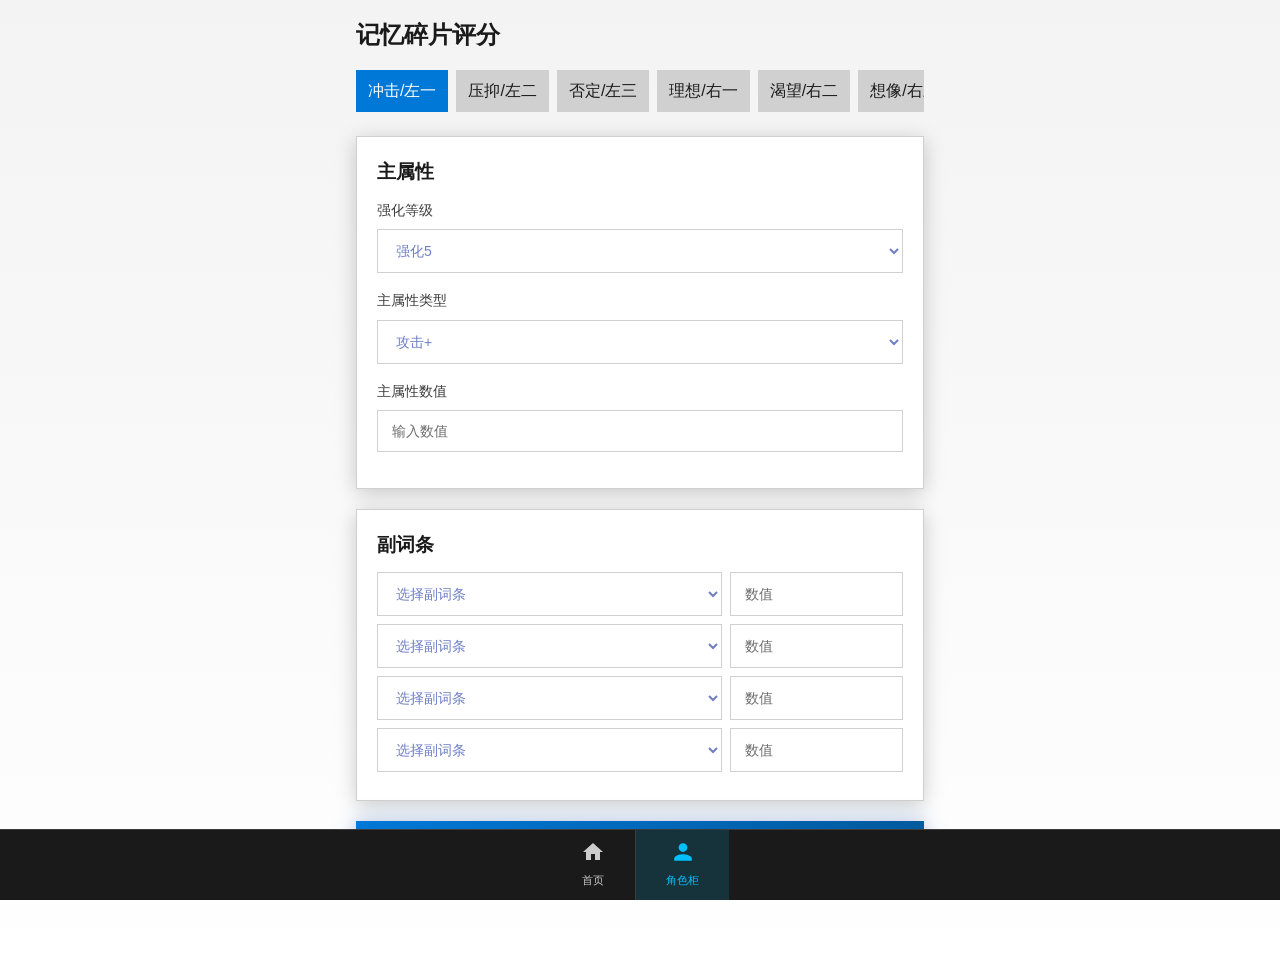
==== 记忆碎片计算器/calculator.html @ e8195c3e "Add files via upload" ====
<!DOCTYPE html>
<html lang="zh-CN">
<head>
    <meta charset="UTF-8">
    <meta name="viewport" content="width=device-width, initial-scale=1.0">
    <title>碎片评分计算器 - 卡厄斯工坊</title>
    <link rel="stylesheet" href="css/style.css">
    <link rel="stylesheet" href="css/calculator.css">
</head>
<body>
    <div class="calculator-container">
        <h1 style="font-size: 24px; margin-bottom: 16px;">记忆碎片评分</h1>
        
        <!-- 角色信息 -->
        <div class="card" id="charInfoCard" style="display: none;">
            <div style="display: flex; gap: 12px; align-items: center;">
                <img id="calcCharImage" src="" alt="" style="width: 40px; height: 40px; border-radius: 0;">
                <div>
                    <div id="calcCharName" style="font-size: 16px;"></div>
                    <div id="calcCharDesc" style="font-size: 12px; color: var(--text-secondary);"></div>
                </div>
            </div>
        </div>

        <!-- 部位选择 -->
        <div class="part-tabs">
            <div class="part-tab active" data-part="impact">冲击/左一</div>
            <div class="part-tab" data-part="suppress">压抑/左二</div>
            <div class="part-tab" data-part="deny">否定/左三</div>
            <div class="part-tab" data-part="ideal">理想/右一</div>
            <div class="part-tab" data-part="desire">渴望/右二</div>
            <div class="part-tab" data-part="imagine">想像/右三</div>
        </div>

        <!-- 主属性输入 -->
        <div class="card">
            <h3 style="margin-bottom: 12px;">主属性</h3>
            <div class="input-group">
                <label>强化等级</label>
                <select id="levelSelect">
                    <option value="0">强化0</option>
                    <option value="1">强化1</option>
                    <option value="2">强化2</option>
                    <option value="3">强化3</option>
                    <option value="4">强化4</option>
                    <option value="5" selected>强化5</option>
                </select>
            </div>
            <div class="input-group">
                <label>主属性类型</label>
                <select id="mainAttrSelect"></select>
            </div>
            <div class="input-group">
                <label>主属性数值</label>
                <input type="number" id="mainAttrValue" placeholder="输入数值">
            </div>
        </div>

        <!-- 副词条输入 -->
        <div class="card">
            <h3 style="margin-bottom: 12px;">副词条</h3>
            <div class="attr-inputs">
                <select id="subAttr1Type">
                    <option value="">选择副词条1</option>
                </select>
                <input type="number" id="subAttr1Value" placeholder="数值">
            </div>
            <div class="attr-inputs">
                <select id="subAttr2Type">
                    <option value="">选择副词条2</option>
                </select>
                <input type="number" id="subAttr2Value" placeholder="数值">
            </div>
            <div class="attr-inputs">
                <select id="subAttr3Type">
                    <option value="">选择副词条3</option>
                </select>
                <input type="number" id="subAttr3Value" placeholder="数值">
            </div>
            <div class="attr-inputs">
                <select id="subAttr4Type">
                    <option value="">选择副词条4（强化+1）</option>
                </select>
                <input type="number" id="subAttr4Value" placeholder="数值">
            </div>
        </div>

        <!-- 操作按钮 -->
        <div style="display: flex; gap: 10px; margin-top: 16px;">
            <button class="btn" style="flex: 1;" onclick="calculateScore()">计算并保存</button>
        </div>

        <!-- 评分结果 -->
        <div class="result-display" id="resultDisplay" style="display: none;">
            <div class="score-value" id="scoreValue">0</div>
            <div id="scoreRank" style="margin-top: 8px; color: var(--text-secondary);">--</div>
            <div class="progress-bar">
                <div class="progress-fill" id="progressFill" style="width: 0%"></div>
            </div>
            <div style="display: flex; justify-content: space-around; margin-top: 16px;">
                <div>
                    <div style="font-size: 20px; font-weight: bold; color: var(--accent);" id="graduationRate">0%</div>
                    <div style="font-size: 12px; color: var(--text-secondary);">毕业率</div>
                </div>
                <div>
                    <div style="font-size: 20px; font-weight: bold; color: var(--accent);" id="totalPoints">0</div>
                    <div style="font-size: 12px; color: var(--text-secondary);">总点数</div>
                </div>
            </div>
        </div>
    </div>

    <nav class="nav-bar">
        <a href="index.html" class="nav-item" data-page="index">
            <svg viewBox="0 0 24 24" fill="currentColor"><path d="M10 20v-6h4v6h5v-8h3L12 3 2 12h3v8z"/></svg>
            <span>首页</span>
        </a>
        <a href="characters.html" class="nav-item active" data-page="characters">
            <svg viewBox="0 0 24 24" fill="currentColor"><path d="M12 12c2.21 0 4-1.79 4-4s-1.79-4-4-4-4 1.79-4 4 1.79 4 4 4zm0 2c-2.67 0-8 1.34-8 4v2h16v-2c0-2.66-5.33-4-8-4z"/></svg>
            <span>角色柜</span>
        </a>
    </nav>

    <script src="js/data.js"></script>
    <script src="js/common.js"></script>
    <script src="js/calculator.js"></script>
</body>
</html>
---- 记忆碎片计算器/css/style.css ----
:root {
    --bg-dark: #f3f3f3;
    --bg-card: #ffffff;
    --bg-card-hover: #f0f0f0;
    --border-color: #d0d0d0;
    --accent: #0078d7;
    --accent-light: #1a8ad6;
    --accent-dark: #005a9e;
    --accent-gradient: linear-gradient(90deg, #0078d7 0%, #005a9e 100%);
    --accent-gradient-soft: linear-gradient(90deg, #0078d7 0%, #005a9e 100%);
    --text-primary: #1a1a1a;
    --text-secondary: #3c3c3c;
    --text-muted: #6d6d6d;
    --success: #00b894;
    --warning: #fdcb6e;
    --danger: #ff6b6b;
    --bg-gradient: linear-gradient(180deg, #f3f3f3 0%, #ffffff 100%);
    --glow-color: rgba(0, 120, 215, 0.3);
    --sparkle-color: rgba(0, 0, 0, 0.1);
}

* {
    margin: 0;
    padding: 0;
    box-sizing: border-box;
    font-family: "PingFang SC", "Microsoft YaHei", -apple-system, BlinkMacSystemFont, sans-serif;
}

body {
    background: var(--bg-gradient);
    color: var(--text-primary);
    min-height: 100vh;
    padding-bottom: 80px;
    line-height: 1.6;
}

/* 底部导航 */
.nav-bar {
    position: fixed;
    bottom: 0;
    left: 0;
    right: 0;
    display: flex;
    justify-content: center;
    gap: 0;
    padding: 0;
    background: #1a1a1a;
    border-top: 1px solid #3c3c3c;
    z-index: 999;
}

.nav-item {
    display: flex;
    flex-direction: column;
    align-items: center;
    gap: 4px;
    padding: 10px 30px;
    color: #cccccc;
    text-decoration: none;
    font-size: 11px;
    transition: all 0.2s ease;
    border-right: 1px solid #3c3c3c;
}

.nav-item:last-child {
    border-right: none;
}

.nav-item:hover {
    color: #00bfff;
    background: rgba(0, 191, 255, 0.1);
}

.nav-item.active {
    color: #00bfff;
    background: rgba(0, 191, 255, 0.15);
}

.nav-item svg {
    width: 24px;
    height: 24px;
    margin-bottom: 4px;
    transition: transform 0.3s ease;
}

.nav-item.active svg {
    transform: scale(1.1);
}

/* 通用组件 */
.container {
    padding: 20px;
    max-width: 600px;
    margin: 0 auto;
}

.card {
    background: var(--bg-card);
    backdrop-filter: blur(10px);
    border-radius: 0;
    padding: 20px;
    margin-bottom: 20px;
    border: 1px solid var(--border-color);
    box-shadow: 0 4px 20px rgba(0, 0, 0, 0.2);
    transition: all 0.3s ease;
}

.card:hover {
    border-color: rgba(233, 69, 96, 0.3);
    box-shadow: 0 6px 30px rgba(233, 69, 96, 0.1);
}

.btn {
    padding: 12px 24px;
    background: var(--accent-gradient-soft);
    color: white;
    border: none;
    border-radius: 0;
    cursor: pointer;
    font-size: 15px;
    font-weight: 600;
    transition: all 0.3s ease;
    box-shadow: 0 0 25px var(--glow-color), 0 4px 15px rgba(255, 107, 157, 0.3);
    position: relative;
    overflow: hidden;
}

.btn::before {
    content: '';
    position: absolute;
    top: 0;
    left: -100%;
    width: 100%;
    height: 100%;
    background: linear-gradient(90deg, transparent, rgba(255, 255, 255, 0.3), transparent);
    transition: left 0.6s ease;
}

.btn:hover::before {
    left: 100%;
}

.btn:hover {
    transform: translateY(-3px) scale(1.02);
    box-shadow: 0 0 40px var(--glow-color), 0 10px 30px rgba(255, 107, 157, 0.4);
}

.btn:active {
    transform: translateY(-1px) scale(0.98);
}

.btn-secondary {
    background: rgba(255, 107, 157, 0.08);
    border: 2px solid rgba(255, 107, 157, 0.3);
    box-shadow: none;
    color: var(--accent-light);
    border-radius: 0;
}

.btn-secondary:hover {
    border-color: var(--accent);
    background: rgba(255, 107, 157, 0.15);
    box-shadow: 0 0 25px var(--glow-color);
    color: var(--accent);
}

.input-group {
    margin-bottom: 16px;
}

.input-group label {
    display: block;
    font-size: 14px;
    color: var(--text-secondary);
    margin-bottom: 8px;
    font-weight: 500;
}

input, select {
    width: 100%;
    padding: 12px 14px;
    background: #ffffff;
    border: 1px solid var(--border-color);
    border-radius: 0;
    color: #2e47abb1;
    font-size: 14px;
    transition: all 0.3s ease;
}

input:focus, select:focus {
    outline: none;
    border-color: var(--accent);
    box-shadow: 0 0 0 3px var(--glow-color), 0 0 25px rgba(255, 107, 157, 0.2);
}

input::placeholder {
    color: var(--text-muted);
}

/* 角色卡片 */
.character-grid {
    display: grid;
    grid-template-columns: repeat(3, 1fr);
    gap: 16px;
    margin-top: 20px;
}

.character-card {
    background: var(--bg-card);
    border-radius: 0;
    overflow: hidden;
    text-align: center;
    cursor: pointer;
    transition: all 0.35s ease;
    border: 1px solid var(--border-color);
    box-shadow: 0 4px 15px rgba(0, 0, 0, 0.2);
}

.character-card:hover {
    transform: translateY(-8px) scale(1.03);
    border-color: var(--accent);
    box-shadow: 0 15px 40px rgba(255, 107, 157, 0.3);
}

.character-card img {
    width: 100%;
    aspect-ratio: 1/1;
    object-fit: cover;
    transition: transform 0.3s ease;
}

.character-card:hover img {
    transform: scale(1.05);
}

.character-card .name {
    padding: 10px 8px 4px;
    font-size: 14px;
    font-weight: 600;
}

.character-card .chain {
    font-size: 11px;
    color: var(--text-secondary);
    padding-bottom: 10px;
}

/* 新建角色弹窗 */
.modal {
    position: fixed;
    top: 0;
    left: 0;
    right: 0;
    bottom: 0;
    background: rgba(0, 0, 0, 0.7);
    backdrop-filter: blur(8px);
    display: flex;
    align-items: center;
    justify-content: center;
    z-index: 1000;
    display: none;
    animation: fadeIn 0.2s ease;
}

@keyframes fadeIn {
    from { opacity: 0; }
    to { opacity: 1; }
}

.modal-content {
    background: var(--bg-card);
    backdrop-filter: blur(20px);
    border-radius: 0;
    padding: 28px;
    width: 90%;
    max-width: 420px;
    border: 1px solid var(--border-color);
    box-shadow: 0 20px 60px rgba(0, 0, 0, 0.4);
    animation: slideUp 0.3s ease;
}

@keyframes slideUp {
    from { 
        opacity: 0;
        transform: translateY(20px);
    }
    to { 
        opacity: 1;
        transform: translateY(0);
    }
}

.modal-header {
    display: flex;
    justify-content: space-between;
    align-items: center;
    margin-bottom: 24px;
}

.modal-header h2 {
    font-size: 20px;
    font-weight: 600;
}

.close-btn {
    cursor: pointer;
    font-size: 24px;
    color: var(--text-secondary);
    width: 32px;
    height: 32px;
    display: flex;
    align-items: center;
    justify-content: center;
    border-radius: 0;
    transition: all 0.2s ease;
}

.close-btn:hover {
    color: var(--text-primary);
    background: rgba(255, 255, 255, 0.1);
}
---- 记忆碎片计算器/css/calculator.css ----
.calculator-container {
    padding: 16px;
    max-width: 600px;
    margin: 0 auto;
}

.result-display {
    text-align: center;
    padding: 20px;
    background: var(--bg-card);
    border-radius: 0;
    margin-top: 20px;
    border: 1px solid var(--border-color);
}

.score-value {
    font-size: 48px;
    font-weight: bold;
    color: var(--success);
}

.progress-bar {
    width: 100%;
    height: 8px;
    background: var(--border-color);
    border-radius: 0;
    margin-top: 10px;
    overflow: hidden;
}

.progress-fill {
    height: 100%;
    background: linear-gradient(90deg, #e63946, #f1faee, #457b9d);
    transition: width 0.5s ease;
}

/* 碎片部位选择 */
.part-tabs {
    display: flex;
    gap: 8px;
    overflow-x: auto;
    margin-bottom: 16px;
    padding-bottom: 8px;
}

.part-tab {
    padding: 8px 12px;
    background-color: var(--border-color);
    border-radius: 0;
    white-space: nowrap;
    cursor: pointer;
}

.part-tab.active {
    background-color: var(--accent);
    color: white;
}

/* 词条输入区 */
.attr-inputs {
    display: grid;
    grid-template-columns: 2fr 1fr;
    gap: 8px;
    margin-bottom: 8px;
}
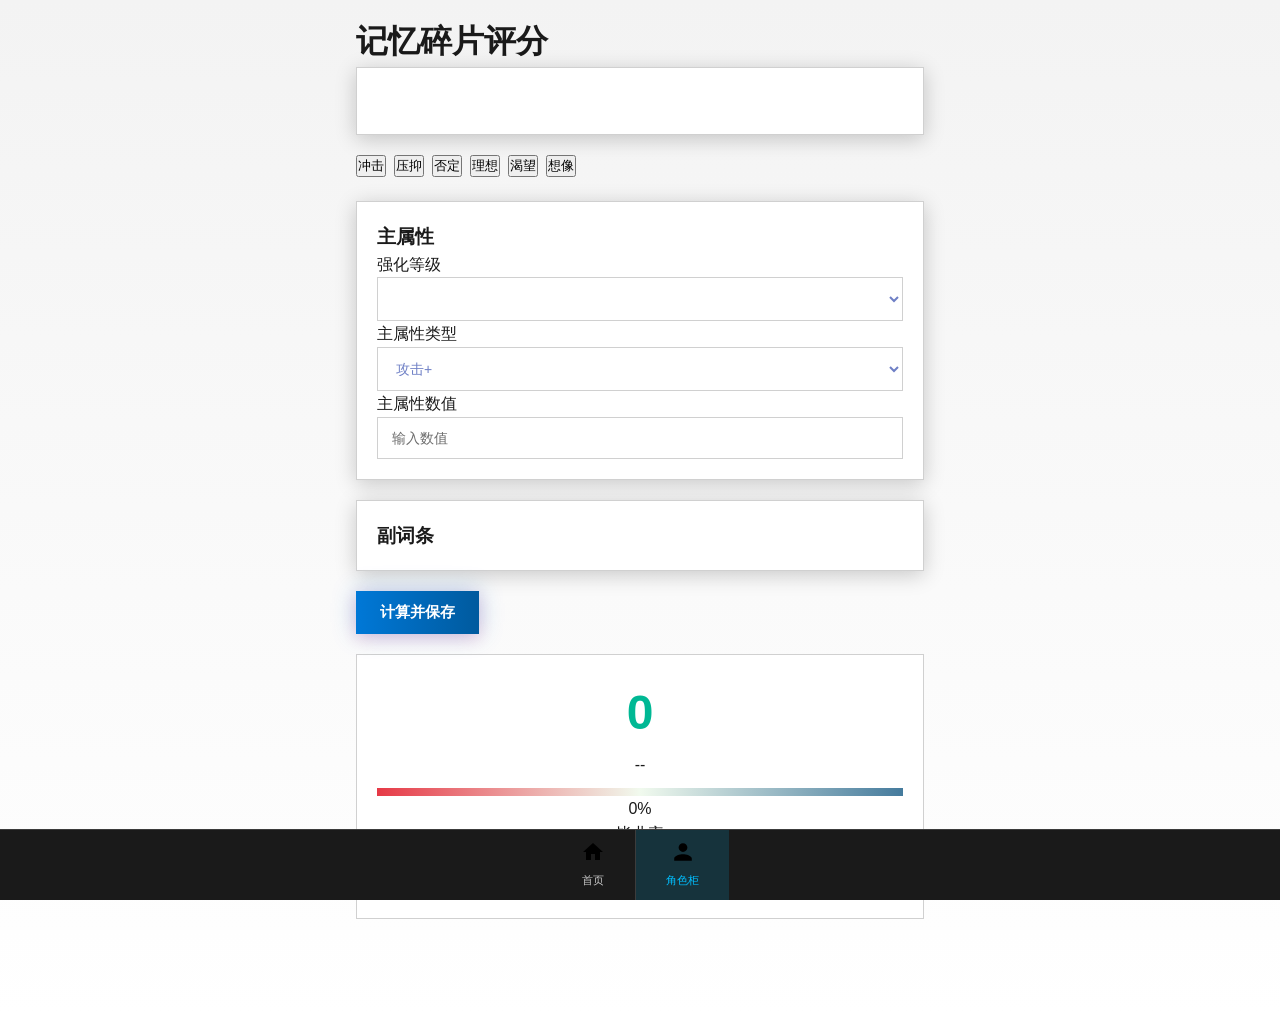
==== commit 366cc167: "更新 calculator.html" ====
--- a/记忆碎片计算器/calculator.html
+++ b/记忆碎片计算器/calculator.html
@@ -1,128 +1,134 @@
-<!DOCTYPE html>
-<html lang="zh-CN">
-<head>
-    <meta charset="UTF-8">
-    <meta name="viewport" content="width=device-width, initial-scale=1.0">
-    <title>碎片评分计算器 - 卡厄斯工坊</title>
-    <link rel="stylesheet" href="css/style.css">
-    <link rel="stylesheet" href="css/calculator.css">
-</head>
-<body>
-    <div class="calculator-container">
-        <h1 style="font-size: 24px; margin-bottom: 16px;">记忆碎片评分</h1>
-        
-        <!-- 角色信息 -->
-        <div class="card" id="charInfoCard" style="display: none;">
-            <div style="display: flex; gap: 12px; align-items: center;">
-                <img id="calcCharImage" src="" alt="" style="width: 40px; height: 40px; border-radius: 0;">
-                <div>
-                    <div id="calcCharName" style="font-size: 16px;"></div>
-                    <div id="calcCharDesc" style="font-size: 12px; color: var(--text-secondary);"></div>
-                </div>
-            </div>
-        </div>
-
-        <!-- 部位选择 -->
-        <div class="part-tabs">
-            <div class="part-tab active" data-part="impact">冲击/左一</div>
-            <div class="part-tab" data-part="suppress">压抑/左二</div>
-            <div class="part-tab" data-part="deny">否定/左三</div>
-            <div class="part-tab" data-part="ideal">理想/右一</div>
-            <div class="part-tab" data-part="desire">渴望/右二</div>
-            <div class="part-tab" data-part="imagine">想像/右三</div>
-        </div>
-
-        <!-- 主属性输入 -->
-        <div class="card">
-            <h3 style="margin-bottom: 12px;">主属性</h3>
-            <div class="input-group">
-                <label>强化等级</label>
-                <select id="levelSelect">
-                    <option value="0">强化0</option>
-                    <option value="1">强化1</option>
-                    <option value="2">强化2</option>
-                    <option value="3">强化3</option>
-                    <option value="4">强化4</option>
-                    <option value="5" selected>强化5</option>
-                </select>
-            </div>
-            <div class="input-group">
-                <label>主属性类型</label>
-                <select id="mainAttrSelect"></select>
-            </div>
-            <div class="input-group">
-                <label>主属性数值</label>
-                <input type="number" id="mainAttrValue" placeholder="输入数值">
-            </div>
-        </div>
-
-        <!-- 副词条输入 -->
-        <div class="card">
-            <h3 style="margin-bottom: 12px;">副词条</h3>
-            <div class="attr-inputs">
-                <select id="subAttr1Type">
-                    <option value="">选择副词条1</option>
-                </select>
-                <input type="number" id="subAttr1Value" placeholder="数值">
-            </div>
-            <div class="attr-inputs">
-                <select id="subAttr2Type">
-                    <option value="">选择副词条2</option>
-                </select>
-                <input type="number" id="subAttr2Value" placeholder="数值">
-            </div>
-            <div class="attr-inputs">
-                <select id="subAttr3Type">
-                    <option value="">选择副词条3</option>
-                </select>
-                <input type="number" id="subAttr3Value" placeholder="数值">
-            </div>
-            <div class="attr-inputs">
-                <select id="subAttr4Type">
-                    <option value="">选择副词条4（强化+1）</option>
-                </select>
-                <input type="number" id="subAttr4Value" placeholder="数值">
-            </div>
-        </div>
-
-        <!-- 操作按钮 -->
-        <div style="display: flex; gap: 10px; margin-top: 16px;">
-            <button class="btn" style="flex: 1;" onclick="calculateScore()">计算并保存</button>
-        </div>
-
-        <!-- 评分结果 -->
-        <div class="result-display" id="resultDisplay" style="display: none;">
-            <div class="score-value" id="scoreValue">0</div>
-            <div id="scoreRank" style="margin-top: 8px; color: var(--text-secondary);">--</div>
-            <div class="progress-bar">
-                <div class="progress-fill" id="progressFill" style="width: 0%"></div>
-            </div>
-            <div style="display: flex; justify-content: space-around; margin-top: 16px;">
-                <div>
-                    <div style="font-size: 20px; font-weight: bold; color: var(--accent);" id="graduationRate">0%</div>
-                    <div style="font-size: 12px; color: var(--text-secondary);">毕业率</div>
-                </div>
-                <div>
-                    <div style="font-size: 20px; font-weight: bold; color: var(--accent);" id="totalPoints">0</div>
-                    <div style="font-size: 12px; color: var(--text-secondary);">总点数</div>
-                </div>
-            </div>
-        </div>
-    </div>
-
-    <nav class="nav-bar">
-        <a href="index.html" class="nav-item" data-page="index">
-            <svg viewBox="0 0 24 24" fill="currentColor"><path d="M10 20v-6h4v6h5v-8h3L12 3 2 12h3v8z"/></svg>
-            <span>首页</span>
-        </a>
-        <a href="characters.html" class="nav-item active" data-page="characters">
-            <svg viewBox="0 0 24 24" fill="currentColor"><path d="M12 12c2.21 0 4-1.79 4-4s-1.79-4-4-4-4 1.79-4 4 1.79 4 4 4zm0 2c-2.67 0-8 1.34-8 4v2h16v-2c0-2.66-5.33-4-8-4z"/></svg>
-            <span>角色柜</span>
-        </a>
-    </nav>
-
-    <script src="js/data.js"></script>
-    <script src="js/common.js"></script>
-    <script src="js/calculator.js"></script>
-</body>
+<!DOCTYPE html>
+<html lang="zh-CN">
+<head>
+    <meta charset="UTF-8">
+    <meta name="viewport" content="width=device-width, initial-scale=1.0">
+    <title>碎片评分计算器 - 卡厄斯工坊</title>
+
+    <link rel="stylesheet" href="css/style.css">
+    <link rel="stylesheet" href="css/calculator.css">
+</head>
+
+<body>
+
+<div class="calculator-container">
+
+    <!-- Header -->
+    <header class="page-header">
+        <h1>记忆碎片评分</h1>
+    </header>
+
+    <!-- Character Info -->
+    <section id="charInfoCard" class="card hidden">
+
+        <div class="char-info">
+            <img id="calcCharImage" class="avatar-small" src="" alt="">
+            <div>
+                <div id="calcCharName" class="char-name"></div>
+                <div id="calcCharDesc" class="char-desc"></div>
+            </div>
+        </div>
+
+    </section>
+
+    <!-- Part Tabs -->
+    <section class="part-tabs">
+
+        <button class="tab active" data-part="impact">冲击</button>
+        <button class="tab" data-part="suppress">压抑</button>
+        <button class="tab" data-part="deny">否定</button>
+        <button class="tab" data-part="ideal">理想</button>
+        <button class="tab" data-part="desire">渴望</button>
+        <button class="tab" data-part="imagine">想像</button>
+
+    </section>
+
+    <!-- Main Attribute -->
+    <section class="card">
+
+        <h3>主属性</h3>
+
+        <div class="form-group">
+            <label>强化等级</label>
+            <select id="levelSelect"></select>
+        </div>
+
+        <div class="form-group">
+            <label>主属性类型</label>
+            <select id="mainAttrSelect"></select>
+        </div>
+
+        <div class="form-group">
+            <label>主属性数值</label>
+            <input type="number" id="mainAttrValue" placeholder="输入数值">
+        </div>
+
+    </section>
+
+    <!-- Sub Attributes -->
+    <section class="card">
+
+        <h3>副词条</h3>
+
+        <div id="subAttrContainer"></div>
+
+    </section>
+
+    <!-- Actions -->
+    <section class="action-bar">
+
+        <button class="btn primary full-width" onclick="calculateScore()">
+            计算并保存
+        </button>
+
+    </section>
+
+    <!-- Result -->
+    <section class="result-display hidden" id="resultDisplay">
+
+        <div class="score-value" id="scoreValue">0</div>
+        <div class="score-rank" id="scoreRank">--</div>
+
+        <div class="progress-bar">
+            <div class="progress-fill" id="progressFill"></div>
+        </div>
+
+        <div class="stats-row">
+
+            <div>
+                <div class="stat-value" id="graduationRate">0%</div>
+                <div class="stat-label">毕业率</div>
+            </div>
+
+            <div>
+                <div class="stat-value" id="totalPoints">0</div>
+                <div class="stat-label">总点数</div>
+            </div>
+
+        </div>
+
+    </section>
+
+</div>
+
+<!-- Bottom Nav -->
+<nav class="nav-bar">
+
+    <a href="index.html" class="nav-item" data-page="index">
+        <svg viewBox="0 0 24 24"><path d="M10 20v-6h4v6h5v-8h3L12 3 2 12h3v8z"/></svg>
+        <span>首页</span>
+    </a>
+
+    <a href="characters.html" class="nav-item active" data-page="characters">
+        <svg viewBox="0 0 24 24"><path d="M12 12c2.21 0 4-1.79 4-4s-1.79-4-4-4-4 1.79-4 4 1.79 4 4 4zm0 2c-2.67 0-8 1.34-8 4v2h16v-2c0-2.66-5.33-4-8-4z"/></svg>
+        <span>角色柜</span>
+    </a>
+
+</nav>
+
+<script src="js/data.js"></script>
+<script src="js/common.js"></script>
+<script src="js/calculator.js"></script>
+
+</body>
 </html>
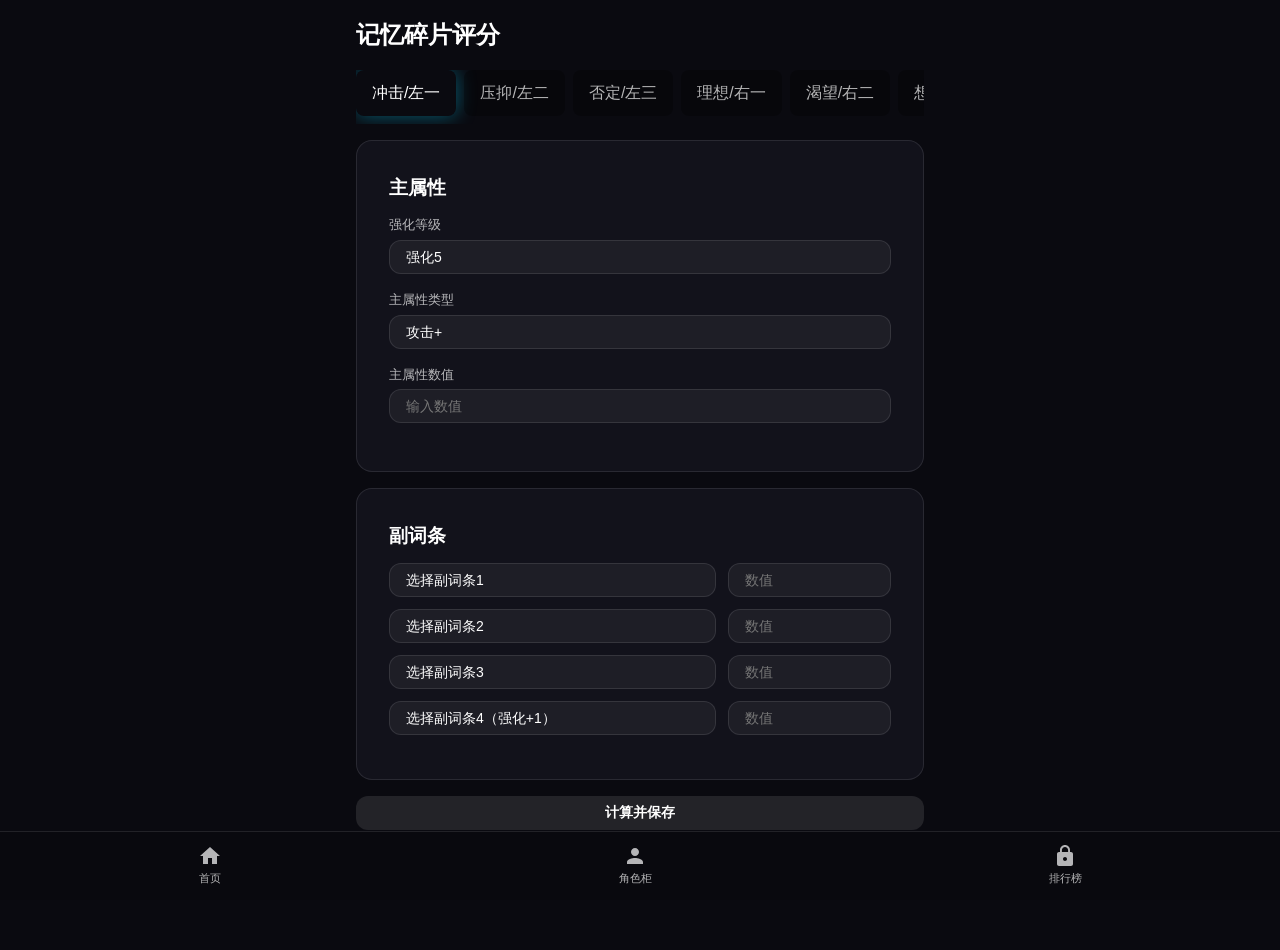
==== commit 3e76917a: "Add files via upload" ====
--- a/记忆碎片计算器/calculator.html
+++ b/记忆碎片计算器/calculator.html
@@ -1,134 +1,132 @@
-<!DOCTYPE html>
-<html lang="zh-CN">
-<head>
-    <meta charset="UTF-8">
-    <meta name="viewport" content="width=device-width, initial-scale=1.0">
-    <title>碎片评分计算器 - 卡厄斯工坊</title>
-
-    <link rel="stylesheet" href="css/style.css">
-    <link rel="stylesheet" href="css/calculator.css">
-</head>
-
-<body>
-
-<div class="calculator-container">
-
-    <!-- Header -->
-    <header class="page-header">
-        <h1>记忆碎片评分</h1>
-    </header>
-
-    <!-- Character Info -->
-    <section id="charInfoCard" class="card hidden">
-
-        <div class="char-info">
-            <img id="calcCharImage" class="avatar-small" src="" alt="">
-            <div>
-                <div id="calcCharName" class="char-name"></div>
-                <div id="calcCharDesc" class="char-desc"></div>
-            </div>
-        </div>
-
-    </section>
-
-    <!-- Part Tabs -->
-    <section class="part-tabs">
-
-        <button class="tab active" data-part="impact">冲击</button>
-        <button class="tab" data-part="suppress">压抑</button>
-        <button class="tab" data-part="deny">否定</button>
-        <button class="tab" data-part="ideal">理想</button>
-        <button class="tab" data-part="desire">渴望</button>
-        <button class="tab" data-part="imagine">想像</button>
-
-    </section>
-
-    <!-- Main Attribute -->
-    <section class="card">
-
-        <h3>主属性</h3>
-
-        <div class="form-group">
-            <label>强化等级</label>
-            <select id="levelSelect"></select>
-        </div>
-
-        <div class="form-group">
-            <label>主属性类型</label>
-            <select id="mainAttrSelect"></select>
-        </div>
-
-        <div class="form-group">
-            <label>主属性数值</label>
-            <input type="number" id="mainAttrValue" placeholder="输入数值">
-        </div>
-
-    </section>
-
-    <!-- Sub Attributes -->
-    <section class="card">
-
-        <h3>副词条</h3>
-
-        <div id="subAttrContainer"></div>
-
-    </section>
-
-    <!-- Actions -->
-    <section class="action-bar">
-
-        <button class="btn primary full-width" onclick="calculateScore()">
-            计算并保存
-        </button>
-
-    </section>
-
-    <!-- Result -->
-    <section class="result-display hidden" id="resultDisplay">
-
-        <div class="score-value" id="scoreValue">0</div>
-        <div class="score-rank" id="scoreRank">--</div>
-
-        <div class="progress-bar">
-            <div class="progress-fill" id="progressFill"></div>
-        </div>
-
-        <div class="stats-row">
-
-            <div>
-                <div class="stat-value" id="graduationRate">0%</div>
-                <div class="stat-label">毕业率</div>
-            </div>
-
-            <div>
-                <div class="stat-value" id="totalPoints">0</div>
-                <div class="stat-label">总点数</div>
-            </div>
-
-        </div>
-
-    </section>
-
-</div>
-
-<!-- Bottom Nav -->
-<nav class="nav-bar">
-
-    <a href="index.html" class="nav-item" data-page="index">
-        <svg viewBox="0 0 24 24"><path d="M10 20v-6h4v6h5v-8h3L12 3 2 12h3v8z"/></svg>
-        <span>首页</span>
-    </a>
-
-    <a href="characters.html" class="nav-item active" data-page="characters">
-        <svg viewBox="0 0 24 24"><path d="M12 12c2.21 0 4-1.79 4-4s-1.79-4-4-4-4 1.79-4 4 1.79 4 4 4zm0 2c-2.67 0-8 1.34-8 4v2h16v-2c0-2.66-5.33-4-8-4z"/></svg>
-        <span>角色柜</span>
-    </a>
-
-</nav>
-
-<script src="js/data.js"></script>
-<script src="js/common.js"></script>
-<script src="js/calculator.js"></script>
-
-</body>
+<!DOCTYPE html>
+<html lang="zh-CN">
+<head>
+    <meta charset="UTF-8">
+    <meta name="viewport" content="width=device-width, initial-scale=1.0">
+    <title>碎片评分计算器 - 卡厄斯工坊</title>
+    <link rel="stylesheet" href="css/style.css">
+    <link rel="stylesheet" href="css/calculator.css">
+</head>
+<body>
+    <div class="calculator-container">
+        <h1 style="font-size: 24px; margin-bottom: 16px;">记忆碎片评分</h1>
+        
+        <!-- 角色信息 -->
+        <div class="card" id="charInfoCard" style="display: none;">
+            <div style="display: flex; gap: 12px; align-items: center;">
+                <img id="calcCharImage" src="" alt="" style="width: 40px; height: 40px; border-radius: 0;">
+                <div>
+                    <div id="calcCharName" style="font-size: 16px;"></div>
+                    <div id="calcCharDesc" style="font-size: 12px; color: var(--text-secondary);"></div>
+                </div>
+            </div>
+        </div>
+
+        <!-- 部位选择 -->
+        <div class="part-tabs">
+            <div class="part-tab active" data-part="impact">冲击/左一</div>
+            <div class="part-tab" data-part="suppress">压抑/左二</div>
+            <div class="part-tab" data-part="deny">否定/左三</div>
+            <div class="part-tab" data-part="ideal">理想/右一</div>
+            <div class="part-tab" data-part="desire">渴望/右二</div>
+            <div class="part-tab" data-part="imagine">想像/右三</div>
+        </div>
+
+        <!-- 主属性输入 -->
+        <div class="card">
+            <h3 style="margin-bottom: 12px;">主属性</h3>
+            <div class="input-group">
+                <label for="levelSelect">强化等级</label>
+                <select id="levelSelect">
+                    <option value="0">强化0</option>
+                    <option value="1">强化1</option>
+                    <option value="2">强化2</option>
+                    <option value="3">强化3</option>
+                    <option value="4">强化4</option>
+                    <option value="5" selected>强化5</option>
+                </select>
+            </div>
+            <div class="input-group">
+                <label for="mainAttrSelect">主属性类型</label>
+                <select id="mainAttrSelect"></select>
+            </div>
+            <div class="input-group">
+                <label for="mainAttrValue">主属性数值</label>
+                <input type="number" id="mainAttrValue" placeholder="输入数值">
+            </div>
+        </div>
+
+        <!-- 副词条输入 -->
+        <div class="card">
+            <h3 style="margin-bottom: 12px;">副词条</h3>
+            <div class="attr-inputs">
+                <select id="subAttr1Type">
+                    <option value="">选择副词条1</option>
+                </select>
+                <input type="number" id="subAttr1Value" placeholder="数值">
+            </div>
+            <div class="attr-inputs">
+                <select id="subAttr2Type">
+                    <option value="">选择副词条2</option>
+                </select>
+                <input type="number" id="subAttr2Value" placeholder="数值">
+            </div>
+            <div class="attr-inputs">
+                <select id="subAttr3Type">
+                    <option value="">选择副词条3</option>
+                </select>
+                <input type="number" id="subAttr3Value" placeholder="数值">
+            </div>
+            <div class="attr-inputs">
+                <select id="subAttr4Type">
+                    <option value="">选择副词条4（强化+1）</option>
+                </select>
+                <input type="number" id="subAttr4Value" placeholder="数值">
+            </div>
+        </div>
+
+        <!-- 操作按钮 -->
+        <div style="display: flex; gap: 10px; margin-top: 16px;">
+            <button class="btn" style="flex: 1;" onclick="calculateScore()">计算并保存</button>
+        </div>
+
+        <!-- 评分结果 -->
+        <div class="result-display" id="resultDisplay" style="display: none;">
+            <div class="score-value" id="scoreValue">0</div>
+            <div id="scoreRank" style="margin-top: 8px; color: var(--text-secondary);">--</div>
+            <div class="progress-bar">
+                <div class="progress-fill" id="progressFill" style="width: 0%"></div>
+            </div>
+            <div style="display: flex; justify-content: space-around; margin-top: 16px;">
+                <div>
+                    <div style="font-size: 20px; font-weight: bold; color: var(--accent);" id="graduationRate">0%</div>
+                    <div style="font-size: 12px; color: var(--text-secondary);">毕业率</div>
+                </div>
+                <div>
+                    <div style="font-size: 20px; font-weight: bold; color: var(--accent);" id="totalPoints">0</div>
+                    <div style="font-size: 12px; color: var(--text-secondary);">总点数</div>
+                </div>
+            </div>
+        </div>
+    </div>
+
+    <nav class="nav-bar">
+        <a href="index.html" class="nav-item" data-page="index">
+            <svg viewBox="0 0 24 24" fill="currentColor"><path d="M10 20v-6h4v6h5v-8h3L12 3 2 12h3v8z"/></svg>
+            <span>首页</span>
+        </a>
+        <a href="characters.html" class="nav-item" data-page="characters">
+            <svg viewBox="0 0 24 24" fill="currentColor"><path d="M12 12c2.21 0 4-1.79 4-4s-1.79-4-4-4-4 1.79-4 4 1.79 4 4 4zm0 2c-2.67 0-8 1.34-8 4v2h16v-2c0-2.66-5.33-4-8-4z"/></svg>
+            <span>角色柜</span>
+        </a>
+        <a href="ranking.html" class="nav-item" data-page="ranking">
+            <svg viewBox="0 0 24 24" fill="currentColor"><path d="M18 8h-1V6c0-2.76-2.24-5-5-5S7 3.24 7 6v2H6c-1.1 0-2 .9-2 2v10c0 1.1.9 2 2 2h12c1.1 0 2-.9 2-2V10c0-1.1-.9-2-2-2zm-6 9c-1.1 0-2-.9-2-2s.9-2 2-2 2 .9 2 2-.9 2-2 2zm3.1-9H8.9V6c0-1.71 1.39-3.1 3.1-3.1 1.71 0 3.1 1.39 3.1 3.1v2z"/></svg>
+            <span>排行榜</span>
+        </a>
+    </nav>
+
+    <script src="js/data.js"></script>
+    <script src="js/common.js"></script>
+    <script src="js/calculator.js"></script>
+</body>
 </html>
--- a/记忆碎片计算器/css/style.css
+++ b/记忆碎片计算器/css/style.css
@@ -1,321 +1,377 @@
+/* ============================================ */
+/* 全局样式重置和变量定义 */
+/* ============================================ */
+
 :root {
-    --bg-dark: #f3f3f3;
-    --bg-card: #ffffff;
-    --bg-card-hover: #f0f0f0;
-    --border-color: #d0d0d0;
-    --accent: #0078d7;
-    --accent-light: #1a8ad6;
-    --accent-dark: #005a9e;
-    --accent-gradient: linear-gradient(90deg, #0078d7 0%, #005a9e 100%);
-    --accent-gradient-soft: linear-gradient(90deg, #0078d7 0%, #005a9e 100%);
-    --text-primary: #1a1a1a;
-    --text-secondary: #3c3c3c;
-    --text-muted: #6d6d6d;
-    --success: #00b894;
-    --warning: #fdcb6e;
-    --danger: #ff6b6b;
-    --bg-gradient: linear-gradient(180deg, #f3f3f3 0%, #ffffff 100%);
-    --glow-color: rgba(0, 120, 215, 0.3);
-    --sparkle-color: rgba(0, 0, 0, 0.1);
-}
-
+    /* 颜色变量 */
+    --bg-primary: #0a0a10;
+    --bg-secondary: #12121a;
+    --bg-card: rgba(20, 20, 30, 0.8);
+    --accent: #00d4ff;
+    --accent-secondary: #9933ff;
+    --text-primary: #ffffff;
+    --text-secondary: rgba(255, 255, 255, 0.7);
+    --text-muted: rgba(255, 255, 255, 0.4);
+    --border: rgba(255, 255, 255, 0.1);
+    --success: #4ade80;
+    --warning: #fbbf24;
+    --error: #f87171;
+    
+    /* 字体变量 */
+    --font-family: 'Noto Sans SC', 'Microsoft YaHei', sans-serif;
+    
+    /* 间距变量 */
+    --spacing-xs: 4px;
+    --spacing-sm: 8px;
+    --spacing-md: 16px;
+    --spacing-lg: 24px;
+    --spacing-xl: 32px;
+    
+    /* 圆角变量 */
+    --radius-sm: 8px;
+    --radius-md: 12px;
+    --radius-lg: 16px;
+    --radius-xl: 24px;
+    
+    /* 阴影变量 */
+    --shadow-sm: 0 2px 8px rgba(0, 0, 0, 0.3);
+    --shadow-md: 0 4px 16px rgba(0, 0, 0, 0.4);
+    --shadow-lg: 0 8px 32px rgba(0, 0, 0, 0.5);
+    --shadow-glow: 0 0 30px rgba(0, 212, 255, 0.3);
+}
+
+/* 全局重置 */
 * {
     margin: 0;
     padding: 0;
     box-sizing: border-box;
-    font-family: "PingFang SC", "Microsoft YaHei", -apple-system, BlinkMacSystemFont, sans-serif;
+}
+
+html {
+    scroll-behavior: smooth;
 }
 
 body {
-    background: var(--bg-gradient);
+    font-family: var(--font-family);
+    background-color: var(--bg-primary);
     color: var(--text-primary);
+    line-height: 1.6;
     min-height: 100vh;
-    padding-bottom: 80px;
-    line-height: 1.6;
-}
-
-/* 底部导航 */
+    overflow-x: hidden;
+}
+
+/* 基础选择器样式 */
+a {
+    color: var(--accent);
+    text-decoration: none;
+}
+
+a:hover {
+    text-decoration: underline;
+}
+
+button {
+    font-family: inherit;
+    cursor: pointer;
+}
+
+input, select, textarea {
+    font-family: inherit;
+}
+
+/* 顶部导航 */
+.header {
+    position: fixed;
+    top: 0;
+    left: 0;
+    right: 0;
+    z-index: 100;
+    background: rgba(10, 10, 15, 0.98);
+    border-bottom: 1px solid rgba(255, 255, 255, 0.05);
+    padding: 12px 20px;
+}
+
+/* 布局容器 */
+.container {
+    max-width: 600px;
+    margin: 0 auto;
+    padding: 20px;
+    padding-top: 70px;
+    padding-bottom: 140px;  /* 增加底部padding，确保按钮不被导航栏遮挡 */
+}
+
+/* 卡片样式 */
+.card {
+    background: var(--bg-card);
+    border-radius: var(--radius-lg);
+    padding: var(--spacing-lg);
+    border: 1px solid var(--border);
+    margin-bottom: var(--spacing-md);
+}
+
+.card-glow {
+    border-color: rgba(0, 212, 255, 0.2);
+    box-shadow: var(--shadow-glow);
+}
+
+/* 标题样式 */
+.page-title {
+    font-size: 24px;
+    font-weight: 700;
+    margin-bottom: var(--spacing-lg);
+    background: linear-gradient(135deg, var(--accent), var(--accent-secondary));
+    -webkit-background-clip: text;
+    -webkit-text-fill-color: transparent;
+    background-clip: text;
+    text-align: center;
+}
+
+.gradient-text {
+    background: linear-gradient(135deg, var(--accent), var(--accent-secondary));
+    -webkit-background-clip: text;
+    -webkit-text-fill-color: transparent;
+    background-clip: text;
+}
+
+/* 按钮样式 */
+.btn {
+    display: inline-flex;
+    align-items: center;
+    justify-content: center;
+    gap: var(--spacing-sm);
+    padding: var(--spacing-sm) var(--spacing-md);
+    border-radius: var(--radius-md);
+    font-weight: 600;
+    font-size: 14px;
+    transition: all 0.3s ease;
+    border: none;
+    background: rgba(255, 255, 255, 0.1);
+    color: var(--text-primary);
+}
+
+.btn:hover {
+    background: rgba(255, 255, 255, 0.15);
+}
+
+.btn-primary {
+    background: linear-gradient(135deg, var(--accent), #0066ff);
+    color: #fff;
+}
+
+.btn-primary:hover {
+    transform: translateY(-2px);
+    box-shadow: 0 4px 20px rgba(0, 212, 255, 0.4);
+}
+
+.btn-secondary {
+    background: rgba(255, 255, 255, 0.05);
+    border: 1px solid var(--border);
+}
+
+/* 输入框样式 */
+input, select {
+    width: 100%;
+    padding: var(--spacing-sm) var(--spacing-md);
+    border-radius: var(--radius-md);
+    background: rgba(255, 255, 255, 0.05);
+    border: 1px solid var(--border);
+    color: #fff;
+    font-size: 14px;
+    transition: all 0.3s ease;
+    -webkit-appearance: none;
+    -moz-appearance: none;
+    appearance: none;
+    cursor: pointer;
+}
+
+select option {
+    background: #1a1a2e;
+    color: #fff;
+    padding: 8px 12px;
+}
+    color: var(--text-primary);
+    font-size: 14px;
+    transition: all 0.3s ease;
+}
+
+input:focus, select:focus {
+    outline: none;
+    border-color: var(--accent);
+    box-shadow: 0 0 10px rgba(0, 212, 255, 0.2);
+}
+
+/* 模态框样式 */
+.modal {
+    display: none;
+    position: fixed;
+    top: 0;
+    left: 0;
+    right: 0;
+    bottom: 0;
+    background: rgba(0, 0, 0, 0.85);
+    justify-content: center;
+    align-items: center;
+    z-index: 1000;
+    padding: var(--spacing-md);
+}
+
+.modal-content {
+    width: 100%;
+    max-width: 400px;
+    background: var(--bg-secondary);
+    border-radius: var(--radius-xl);
+    border: 1px solid var(--border);
+    overflow: hidden;
+}
+
+.modal-header {
+    display: flex;
+    justify-content: space-between;
+    align-items: center;
+    padding: var(--spacing-md) var(--spacing-lg);
+    border-bottom: 1px solid var(--border);
+}
+
+.modal-header h2 {
+    font-size: 18px;
+    font-weight: 600;
+}
+
+.close-btn {
+    font-size: 24px;
+    cursor: pointer;
+    color: var(--text-secondary);
+    transition: color 0.3s ease;
+    line-height: 1;
+}
+
+.close-btn:hover {
+    color: var(--text-primary);
+}
+
+.modal-body {
+    padding: var(--spacing-lg);
+}
+
+/* 输入组 */
+.input-group {
+    margin-bottom: var(--spacing-md);
+}
+
+.input-group label {
+    display: block;
+    font-size: 13px;
+    color: var(--text-secondary);
+    margin-bottom: var(--spacing-xs);
+}
+
+/* 动态粒子背景 */
+.bg-particles {
+    position: fixed;
+    top: 0;
+    left: 0;
+    right: 0;
+    bottom: 0;
+    pointer-events: none;
+    z-index: 0;
+    overflow: hidden;
+}
+
+.particle {
+    position: absolute;
+    top: -20px;
+    border-radius: 50%;
+    opacity: 0.6;
+    animation: particleFloat linear infinite;
+}
+
+@keyframes particleFloat {
+    0% {
+        transform: translateY(0) translateX(0);
+        opacity: 0;
+    }
+    10% {
+        opacity: 0.6;
+    }
+    90% {
+        opacity: 0.6;
+    }
+    100% {
+        transform: translateY(100vh) translateX(20px);
+        opacity: 0;
+    }
+}
+
+/* 底部导航栏 */
 .nav-bar {
     position: fixed;
     bottom: 0;
     left: 0;
     right: 0;
+    background: rgba(10, 10, 15, 0.98);
     display: flex;
-    justify-content: center;
-    gap: 0;
-    padding: 0;
-    background: #1a1a1a;
-    border-top: 1px solid #3c3c3c;
-    z-index: 999;
+    justify-content: space-around;
+    padding: var(--spacing-sm) 0;
+    padding-bottom: calc(var(--spacing-sm) + env(safe-area-inset-bottom));
+    border-top: 1px solid var(--border);
+    z-index: 99;
 }
 
 .nav-item {
     display: flex;
     flex-direction: column;
     align-items: center;
-    gap: 4px;
-    padding: 10px 30px;
-    color: #cccccc;
+    color: var(--text-secondary);
     text-decoration: none;
     font-size: 11px;
-    transition: all 0.2s ease;
-    border-right: 1px solid #3c3c3c;
-}
-
-.nav-item:last-child {
-    border-right: none;
-}
-
-.nav-item:hover {
-    color: #00bfff;
-    background: rgba(0, 191, 255, 0.1);
-}
-
-.nav-item.active {
-    color: #00bfff;
-    background: rgba(0, 191, 255, 0.15);
+    padding: var(--spacing-xs) var(--spacing-md);
+    transition: all 0.3s ease;
 }
 
 .nav-item svg {
     width: 24px;
     height: 24px;
-    margin-bottom: 4px;
-    transition: transform 0.3s ease;
-}
-
-.nav-item.active svg {
-    transform: scale(1.1);
-}
-
-/* 通用组件 */
-.container {
-    padding: 20px;
-    max-width: 600px;
-    margin: 0 auto;
-}
-
-.card {
-    background: var(--bg-card);
-    backdrop-filter: blur(10px);
-    border-radius: 0;
-    padding: 20px;
-    margin-bottom: 20px;
-    border: 1px solid var(--border-color);
-    box-shadow: 0 4px 20px rgba(0, 0, 0, 0.2);
-    transition: all 0.3s ease;
-}
-
-.card:hover {
-    border-color: rgba(233, 69, 96, 0.3);
-    box-shadow: 0 6px 30px rgba(233, 69, 96, 0.1);
-}
-
-.btn {
-    padding: 12px 24px;
-    background: var(--accent-gradient-soft);
-    color: white;
-    border: none;
-    border-radius: 0;
-    cursor: pointer;
-    font-size: 15px;
-    font-weight: 600;
-    transition: all 0.3s ease;
-    box-shadow: 0 0 25px var(--glow-color), 0 4px 15px rgba(255, 107, 157, 0.3);
-    position: relative;
-    overflow: hidden;
-}
-
-.btn::before {
-    content: '';
-    position: absolute;
-    top: 0;
-    left: -100%;
-    width: 100%;
-    height: 100%;
-    background: linear-gradient(90deg, transparent, rgba(255, 255, 255, 0.3), transparent);
-    transition: left 0.6s ease;
-}
-
-.btn:hover::before {
-    left: 100%;
-}
-
-.btn:hover {
-    transform: translateY(-3px) scale(1.02);
-    box-shadow: 0 0 40px var(--glow-color), 0 10px 30px rgba(255, 107, 157, 0.4);
-}
-
-.btn:active {
-    transform: translateY(-1px) scale(0.98);
-}
-
-.btn-secondary {
-    background: rgba(255, 107, 157, 0.08);
-    border: 2px solid rgba(255, 107, 157, 0.3);
-    box-shadow: none;
-    color: var(--accent-light);
-    border-radius: 0;
-}
-
-.btn-secondary:hover {
-    border-color: var(--accent);
-    background: rgba(255, 107, 157, 0.15);
-    box-shadow: 0 0 25px var(--glow-color);
+    margin-bottom: 2px;
+}
+
+.nav-item.active {
     color: var(--accent);
 }
 
-.input-group {
-    margin-bottom: 16px;
-}
-
-.input-group label {
-    display: block;
-    font-size: 14px;
-    color: var(--text-secondary);
-    margin-bottom: 8px;
-    font-weight: 500;
-}
-
-input, select {
-    width: 100%;
-    padding: 12px 14px;
-    background: #ffffff;
-    border: 1px solid var(--border-color);
-    border-radius: 0;
-    color: #2e47abb1;
-    font-size: 14px;
-    transition: all 0.3s ease;
-}
-
-input:focus, select:focus {
-    outline: none;
-    border-color: var(--accent);
-    box-shadow: 0 0 0 3px var(--glow-color), 0 0 25px rgba(255, 107, 157, 0.2);
-}
-
-input::placeholder {
-    color: var(--text-muted);
-}
-
-/* 角色卡片 */
-.character-grid {
-    display: grid;
-    grid-template-columns: repeat(3, 1fr);
-    gap: 16px;
-    margin-top: 20px;
-}
-
-.character-card {
-    background: var(--bg-card);
-    border-radius: 0;
-    overflow: hidden;
-    text-align: center;
-    cursor: pointer;
-    transition: all 0.35s ease;
-    border: 1px solid var(--border-color);
-    box-shadow: 0 4px 15px rgba(0, 0, 0, 0.2);
-}
-
-.character-card:hover {
-    transform: translateY(-8px) scale(1.03);
-    border-color: var(--accent);
-    box-shadow: 0 15px 40px rgba(255, 107, 157, 0.3);
-}
-
-.character-card img {
-    width: 100%;
-    aspect-ratio: 1/1;
-    object-fit: cover;
-    transition: transform 0.3s ease;
-}
-
-.character-card:hover img {
-    transform: scale(1.05);
-}
-
-.character-card .name {
-    padding: 10px 8px 4px;
-    font-size: 14px;
-    font-weight: 600;
-}
-
-.character-card .chain {
-    font-size: 11px;
-    color: var(--text-secondary);
-    padding-bottom: 10px;
-}
-
-/* 新建角色弹窗 */
-.modal {
-    position: fixed;
-    top: 0;
-    left: 0;
-    right: 0;
-    bottom: 0;
-    background: rgba(0, 0, 0, 0.7);
-    backdrop-filter: blur(8px);
-    display: flex;
-    align-items: center;
-    justify-content: center;
-    z-index: 1000;
-    display: none;
-    animation: fadeIn 0.2s ease;
-}
-
-@keyframes fadeIn {
-    from { opacity: 0; }
-    to { opacity: 1; }
-}
-
-.modal-content {
-    background: var(--bg-card);
-    backdrop-filter: blur(20px);
-    border-radius: 0;
-    padding: 28px;
-    width: 90%;
-    max-width: 420px;
-    border: 1px solid var(--border-color);
-    box-shadow: 0 20px 60px rgba(0, 0, 0, 0.4);
-    animation: slideUp 0.3s ease;
-}
-
-@keyframes slideUp {
-    from { 
-        opacity: 0;
-        transform: translateY(20px);
-    }
-    to { 
-        opacity: 1;
-        transform: translateY(0);
-    }
-}
-
-.modal-header {
-    display: flex;
-    justify-content: space-between;
-    align-items: center;
-    margin-bottom: 24px;
-}
-
-.modal-header h2 {
-    font-size: 20px;
-    font-weight: 600;
-}
-
-.close-btn {
-    cursor: pointer;
-    font-size: 24px;
-    color: var(--text-secondary);
-    width: 32px;
-    height: 32px;
-    display: flex;
-    align-items: center;
-    justify-content: center;
-    border-radius: 0;
-    transition: all 0.2s ease;
-}
-
-.close-btn:hover {
-    color: var(--text-primary);
-    background: rgba(255, 255, 255, 0.1);
+.nav-item:hover {
+    color: var(--accent);
+}
+
+/* 响应式调整 */
+@media (min-width: 768px) {
+    .container {
+        max-width: 800px;
+        padding: var(--spacing-lg);
+    }
+    
+    .card {
+        padding: var(--spacing-xl);
+    }
+    
+    .page-title {
+        font-size: 32px;
+    }
+}
+
+/* 隐藏滚动条但保持滚动功能 */
+::-webkit-scrollbar {
+    width: 6px;
+}
+
+::-webkit-scrollbar-track {
+    background: var(--bg-secondary);
+}
+
+::-webkit-scrollbar-thumb {
+    background: var(--border);
+    border-radius: 3px;
+}
+
+::-webkit-scrollbar-thumb:hover {
+    background: var(--text-muted);
 }
--- a/记忆碎片计算器/css/calculator.css
+++ b/记忆碎片计算器/css/calculator.css
@@ -1,37 +1,45 @@
 .calculator-container {
     padding: 16px;
+    padding-bottom: 120px;  /* 添加底部padding，避免被导航栏遮挡 */
     max-width: 600px;
     margin: 0 auto;
+    position: relative;
+    z-index: 1;
 }
 
 .result-display {
     text-align: center;
-    padding: 20px;
+    padding: 24px;
     background: var(--bg-card);
-    border-radius: 0;
+    border-radius: 16px;
     margin-top: 20px;
     border: 1px solid var(--border-color);
+    box-shadow: 0 8px 32px rgba(0, 0, 0, 0.4);
 }
 
 .score-value {
     font-size: 48px;
     font-weight: bold;
-    color: var(--success);
+    background: var(--accent-gradient);
+    -webkit-background-clip: text;
+    -webkit-text-fill-color: transparent;
+    background-clip: text;
 }
 
 .progress-bar {
     width: 100%;
     height: 8px;
-    background: var(--border-color);
-    border-radius: 0;
+    background: rgba(0, 0, 0, 0.3);
+    border-radius: 4px;
     margin-top: 10px;
     overflow: hidden;
 }
 
 .progress-fill {
     height: 100%;
-    background: linear-gradient(90deg, #e63946, #f1faee, #457b9d);
+    background: var(--accent-gradient);
     transition: width 0.5s ease;
+    box-shadow: 0 0 15px var(--accent);
 }
 
 /* 碎片部位选择 */
@@ -44,22 +52,32 @@
 }
 
 .part-tab {
-    padding: 8px 12px;
-    background-color: var(--border-color);
-    border-radius: 0;
+    padding: 10px 16px;
+    background: rgba(0, 0, 0, 0.3);
+    border: 1px solid var(--border-color);
+    border-radius: 8px;
     white-space: nowrap;
     cursor: pointer;
+    color: var(--text-secondary);
+    transition: all 0.3s ease;
+}
+
+.part-tab:hover {
+    border-color: var(--accent);
+    color: var(--accent);
 }
 
 .part-tab.active {
-    background-color: var(--accent);
+    background: var(--accent-gradient);
     color: white;
+    border-color: var(--accent);
+    box-shadow: 0 0 20px rgba(0, 212, 255, 0.4);
 }
 
 /* 词条输入区 */
 .attr-inputs {
     display: grid;
     grid-template-columns: 2fr 1fr;
-    gap: 8px;
-    margin-bottom: 8px;
+    gap: 12px;
+    margin-bottom: 12px;
 }
